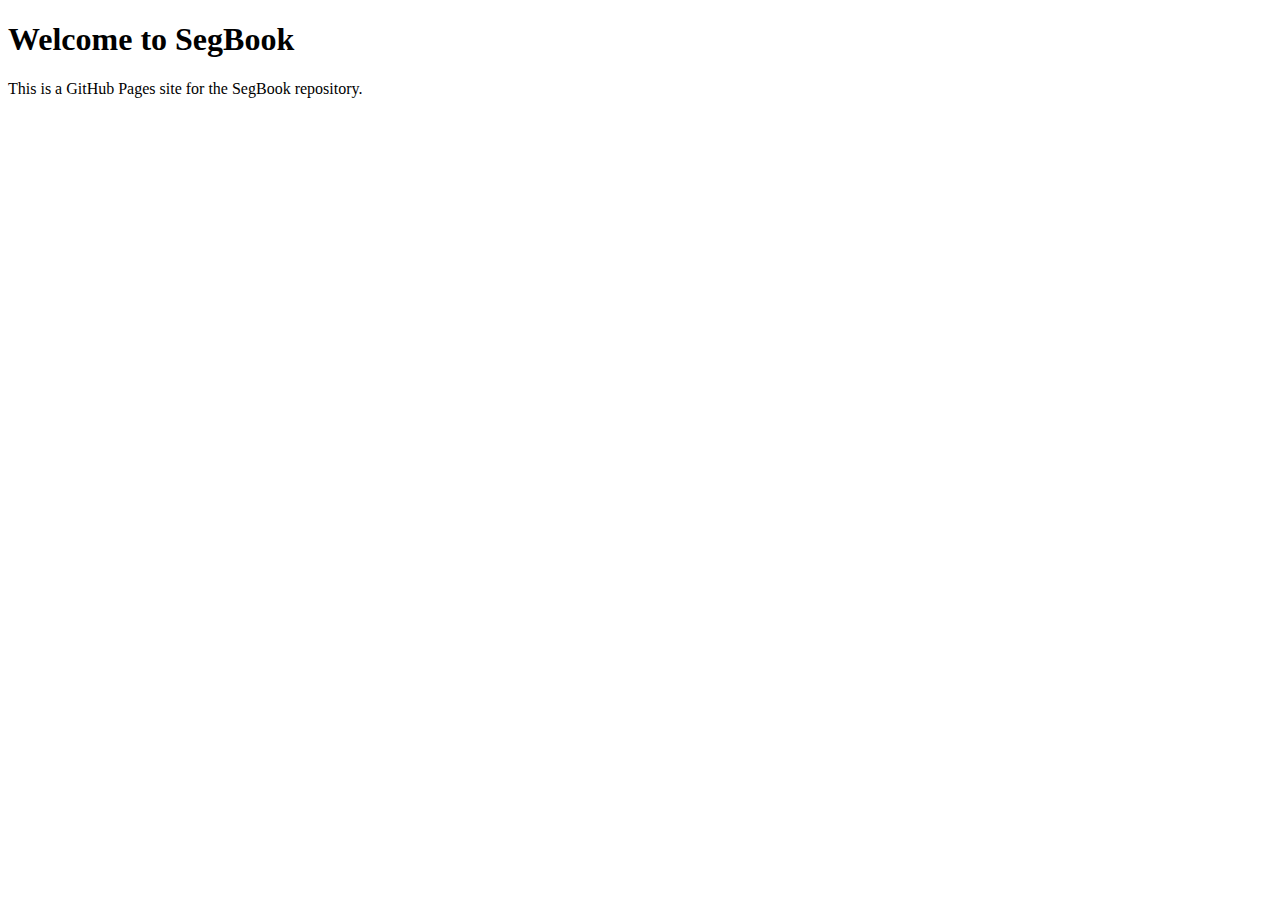
==== index.html @ d8c7f400 "Add index.html for GitHub Pages" ====
<!DOCTYPE html>
<html lang="en">
<head>
    <meta charset="UTF-8">
    <meta name="viewport" content="width=device-width, initial-scale=1.0">
    <title>SegBook</title>
</head>
<body>
    <h1>Welcome to SegBook</h1>
    <p>This is a GitHub Pages site for the SegBook repository.</p>
</body>
</html>
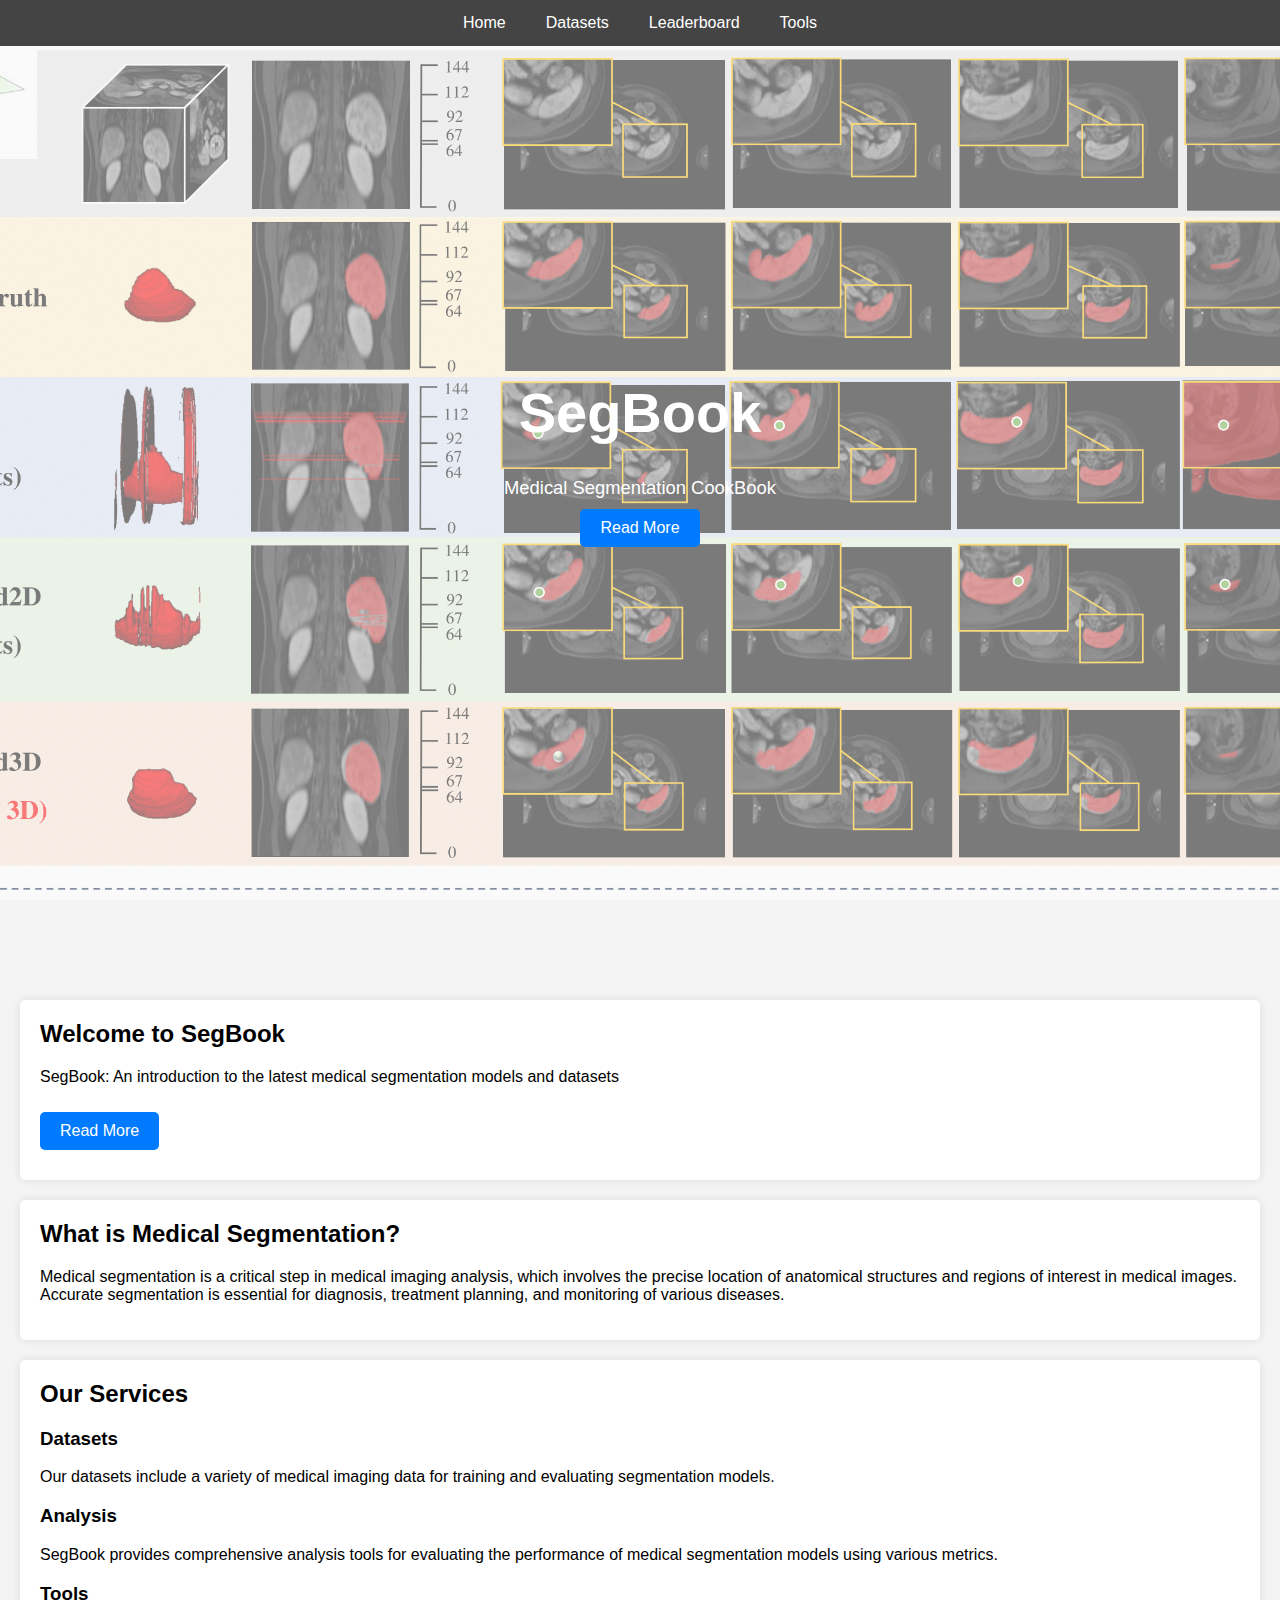
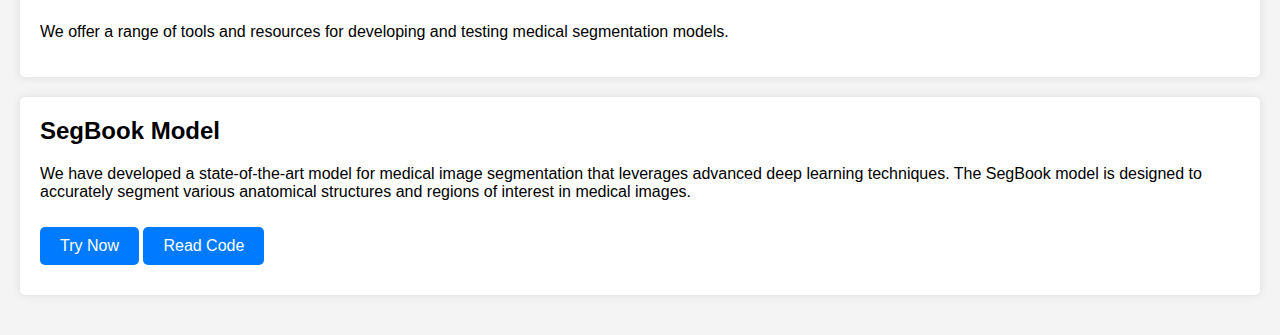
==== commit 16688a92: "change html" ====
--- a/index.html
+++ b/index.html
@@ -3,10 +3,147 @@
 <head>
     <meta charset="UTF-8">
     <meta name="viewport" content="width=device-width, initial-scale=1.0">
-    <title>SegBook</title>
+    <title>SegBook - Medical Segmentation CookBook</title>
+    <link rel="stylesheet" href="https://cdn.staticfile.org/font-awesome/4.7.0/css/font-awesome.css">
+    <style>
+        body {
+            font-family: Arial, sans-serif;
+            margin: 0;
+            padding: 0;
+            background-color: #f4f4f4;
+        }
+        header {
+            position: relative;
+            height: 100vh;
+            color: white;
+            text-align: center;
+        }
+        header::before {
+            content: "";
+            background: url('./static/image/motivation.png') no-repeat center center;
+            background-size: cover;
+            position: absolute;
+            top: 0;
+            left: 0;
+            width: 100%;
+            height: 100%;
+            opacity: 0.5; /* 调整透明度 */
+            z-index: -1;
+        }
+        .header-content {
+            display: table;
+            width: 100%;
+            height: 100%;
+        }
+        .header-content div {
+            display: table-cell;
+            vertical-align: middle;
+        }
+        .header-content h1 {
+            font-size: 56px;
+            margin-bottom: 32px;
+        }
+        .header-content p {
+            font-size: 18.4px;
+            max-width: 600px;
+            margin: 0 auto;
+        }
+        nav {
+            display: flex;
+            justify-content: center;
+            align-items: center;
+            background-color: #444;
+            position: fixed;
+            top: 0;
+            width: 100%;
+            z-index: 1000;
+        }
+        nav .logo {
+            margin-right: auto;
+            padding-left: 20px;
+        }
+        nav .logo i {
+            font-size: 24px;
+            color: white;
+        }
+        nav a {
+            color: white;
+            padding: 14px 20px;
+            text-decoration: none;
+            text-align: center;
+        }
+        nav a:hover {
+            background-color: #555;
+        }
+        .container {
+            padding: 20px;
+            padding-top: 80px; /* Offset for fixed navbar */
+        }
+        .section {
+            background-color: white;
+            margin: 20px 0;
+            padding: 20px;
+            border-radius: 5px;
+            box-shadow: 0 0 10px rgba(0,0,0,0.1);
+        }
+        .section h2 {
+            margin-top: 0;
+        }
+        .button {
+            display: inline-block;
+            padding: 10px 20px;
+            margin: 10px 0;
+            color: white;
+            background-color: #007bff;
+            text-decoration: none;
+            border-radius: 5px;
+        }
+        .button:hover {
+            background-color: #0056b3;
+        }
+    </style>
 </head>
 <body>
-    <h1>Welcome to SegBook</h1>
-    <p>This is a GitHub Pages site for the SegBook repository.</p>
+    <header>
+        <div class="header-content">
+            <div>
+                <h1>SegBook</h1>
+                <p>Medical Segmentation CookBook</p>
+                <a href="#" class="button">Read More</a>
+            </div>
+        </div>
+    </header>
+    <nav>
+        <a href="index.html">Home</a>
+        <a href="datasets.html">Datasets</a>
+        <a href="leaderboard.html">Leaderboard</a>
+        <a href="tools.html">Tools</a>
+    </nav>
+    <div class="container">
+        <div class="section">
+            <h2>Welcome to SegBook</h2>
+            <p>SegBook: An introduction to the latest medical segmentation models and datasets</p>
+            <a href="#" class="button">Read More</a>
+        </div>
+        <div class="section">
+            <h2>What is Medical Segmentation?</h2>
+            <p>Medical segmentation is a critical step in medical imaging analysis, which involves the precise location of anatomical structures and regions of interest in medical images. Accurate segmentation is essential for diagnosis, treatment planning, and monitoring of various diseases.</p>
+        </div>
+        <div class="section">
+            <h2>Our Services</h2>
+            <h3>Datasets</h3>
+            <p>Our datasets include a variety of medical imaging data for training and evaluating segmentation models.</p>
+            <h3>Analysis</h3>
+            <p>SegBook provides comprehensive analysis tools for evaluating the performance of medical segmentation models using various metrics.</p>
+            <h3>Tools</h3>
+            <p>We offer a range of tools and resources for developing and testing medical segmentation models.</p>
+        </div>
+        <div class="section">
+            <h2>SegBook Model</h2>
+            <p>We have developed a state-of-the-art model for medical image segmentation that leverages advanced deep learning techniques. The SegBook model is designed to accurately segment various anatomical structures and regions of interest in medical images.</p>
+            <a href="#" class="button">Try Now</a>
+            <a href="#" class="button">Read Code</a>
+        </div>
+    </div>
 </body>
 </html>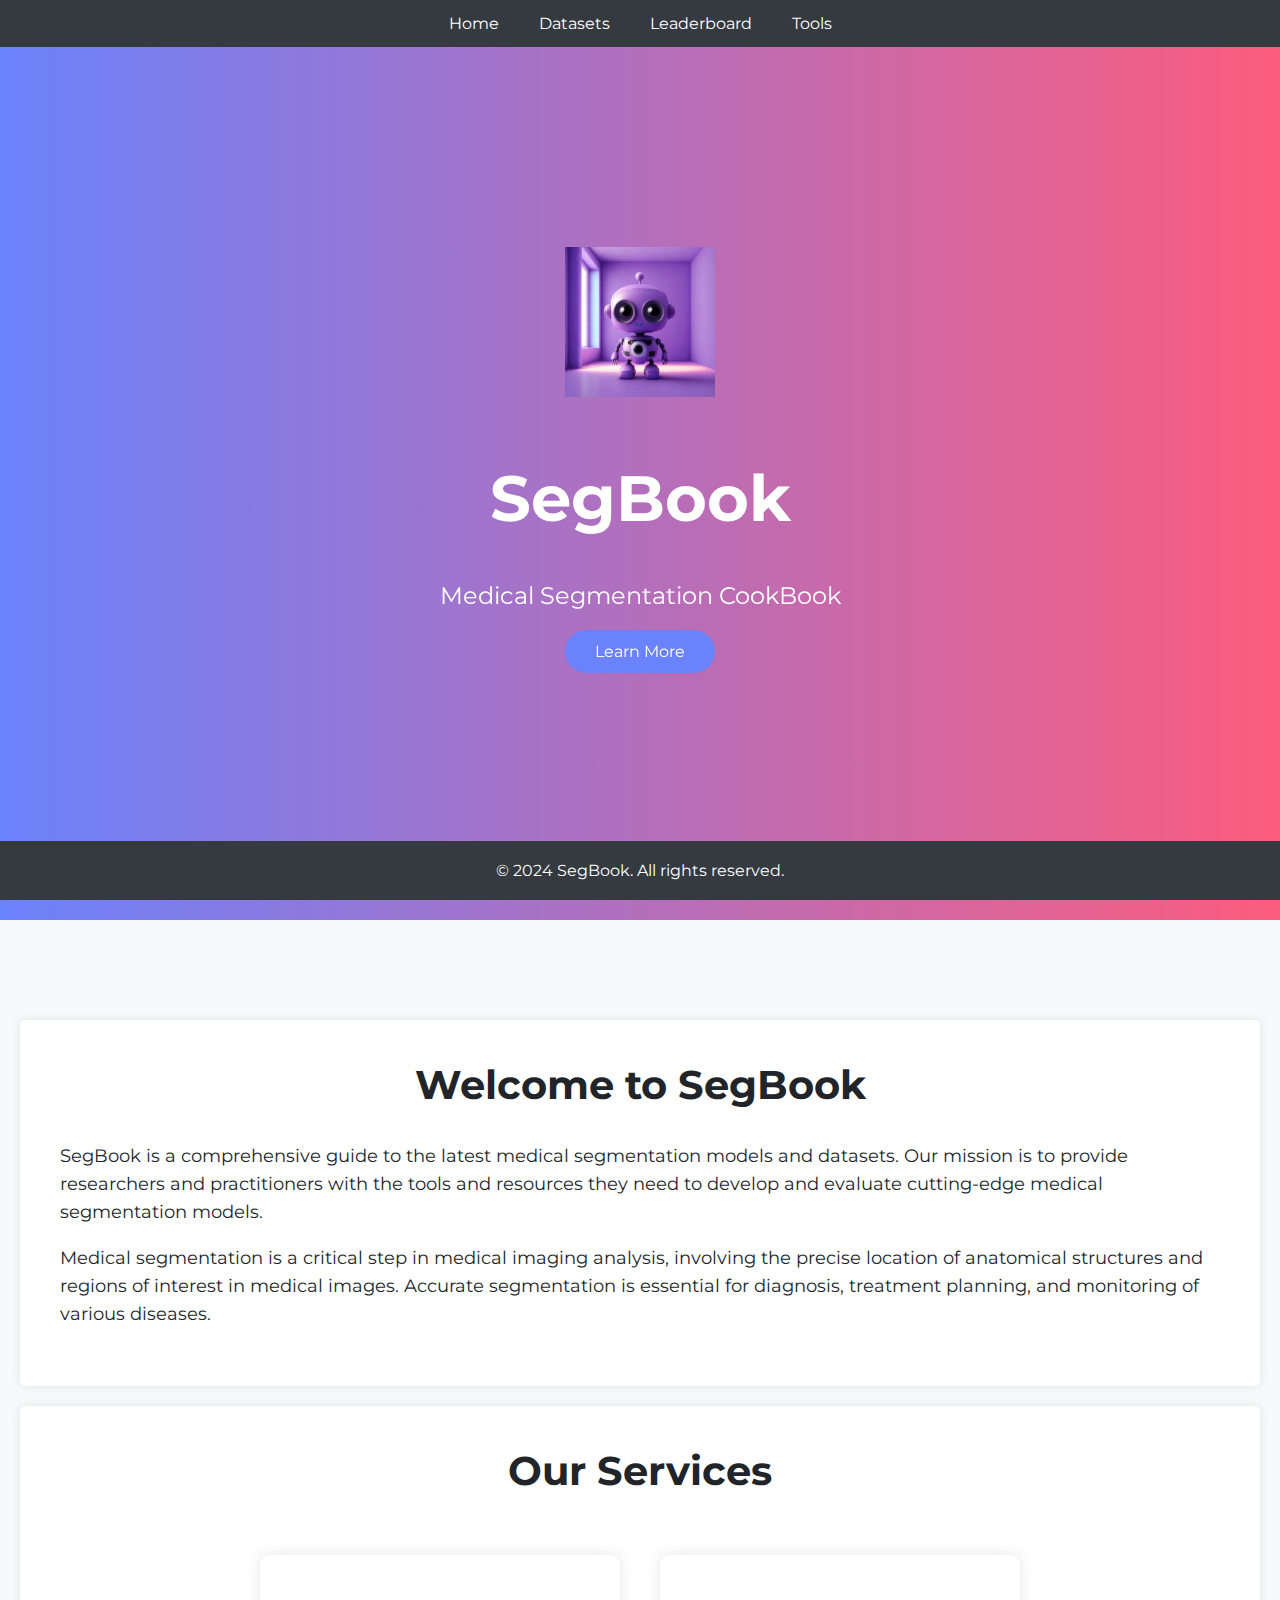
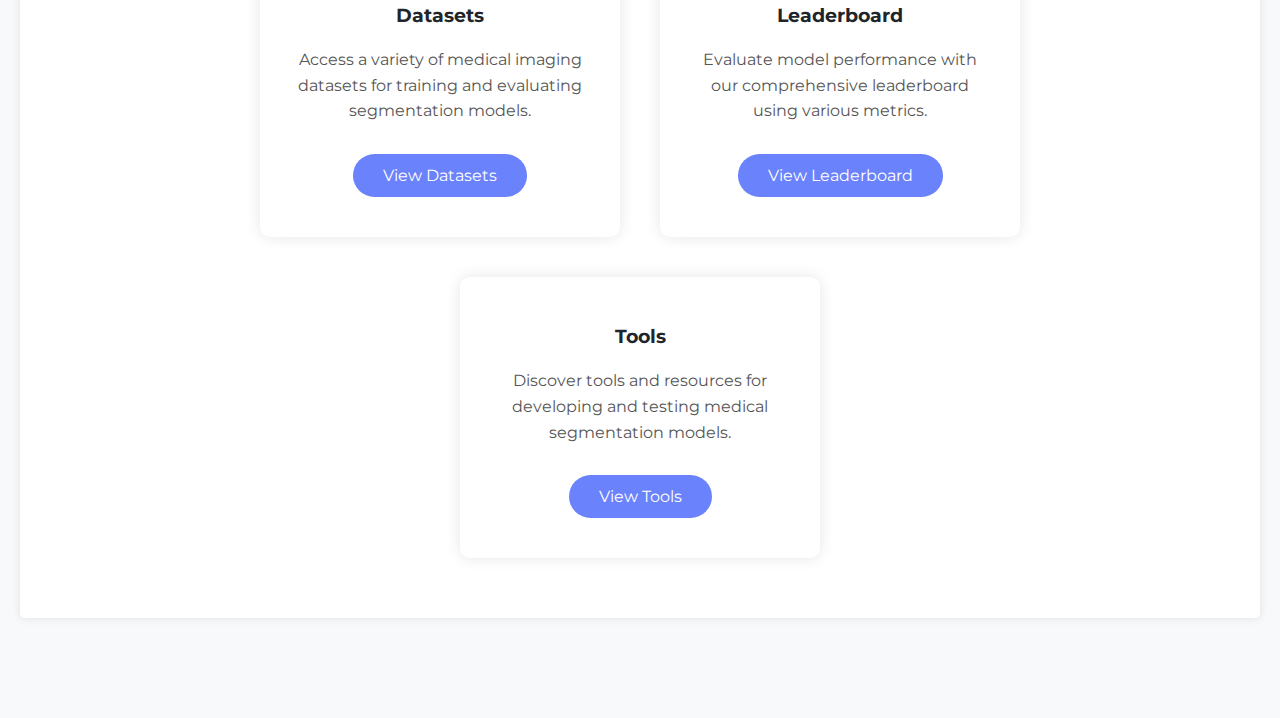
==== commit 802852c6: "change all files" ====
--- a/index.html
+++ b/index.html
@@ -1,116 +1,26 @@
+<!-- index.html -->
+
 <!DOCTYPE html>
 <html lang="en">
 <head>
     <meta charset="UTF-8">
     <meta name="viewport" content="width=device-width, initial-scale=1.0">
     <title>SegBook - Medical Segmentation CookBook</title>
+    <link rel="stylesheet" href="static/css/styles.css">
+    <link rel="preconnect" href="https://fonts.gstatic.com">
+    <!-- Google Fonts -->
+    <link href="https://fonts.googleapis.com/css2?family=Montserrat:wght@400;600&display=swap" rel="stylesheet">
+    <!-- Font Awesome Icons -->
     <link rel="stylesheet" href="https://cdn.staticfile.org/font-awesome/4.7.0/css/font-awesome.css">
-    <style>
-        body {
-            font-family: Arial, sans-serif;
-            margin: 0;
-            padding: 0;
-            background-color: #f4f4f4;
-        }
-        header {
-            position: relative;
-            height: 100vh;
-            color: white;
-            text-align: center;
-        }
-        header::before {
-            content: "";
-            background: url('./static/image/motivation.png') no-repeat center center;
-            background-size: cover;
-            position: absolute;
-            top: 0;
-            left: 0;
-            width: 100%;
-            height: 100%;
-            opacity: 0.5; /* 调整透明度 */
-            z-index: -1;
-        }
-        .header-content {
-            display: table;
-            width: 100%;
-            height: 100%;
-        }
-        .header-content div {
-            display: table-cell;
-            vertical-align: middle;
-        }
-        .header-content h1 {
-            font-size: 56px;
-            margin-bottom: 32px;
-        }
-        .header-content p {
-            font-size: 18.4px;
-            max-width: 600px;
-            margin: 0 auto;
-        }
-        nav {
-            display: flex;
-            justify-content: center;
-            align-items: center;
-            background-color: #444;
-            position: fixed;
-            top: 0;
-            width: 100%;
-            z-index: 1000;
-        }
-        nav .logo {
-            margin-right: auto;
-            padding-left: 20px;
-        }
-        nav .logo i {
-            font-size: 24px;
-            color: white;
-        }
-        nav a {
-            color: white;
-            padding: 14px 20px;
-            text-decoration: none;
-            text-align: center;
-        }
-        nav a:hover {
-            background-color: #555;
-        }
-        .container {
-            padding: 20px;
-            padding-top: 80px; /* Offset for fixed navbar */
-        }
-        .section {
-            background-color: white;
-            margin: 20px 0;
-            padding: 20px;
-            border-radius: 5px;
-            box-shadow: 0 0 10px rgba(0,0,0,0.1);
-        }
-        .section h2 {
-            margin-top: 0;
-        }
-        .button {
-            display: inline-block;
-            padding: 10px 20px;
-            margin: 10px 0;
-            color: white;
-            background-color: #007bff;
-            text-decoration: none;
-            border-radius: 5px;
-        }
-        .button:hover {
-            background-color: #0056b3;
-        }
-    </style>
 </head>
 <body>
-    <header>
+    <header class="homepage">
         <div class="header-content">
-            <div>
-                <h1>SegBook</h1>
-                <p>Medical Segmentation CookBook</p>
-                <a href="#" class="button">Read More</a>
-            </div>
+            <!-- Optional: If you have a logo -->
+            <img src="static/image/logo.png" alt="SegBook Logo" class="logo">
+            <h1>SegBook</h1>
+            <p>Medical Segmentation CookBook</p>
+            <a href="#about" class="button">Learn More</a>
         </div>
     </header>
     <nav>
@@ -120,30 +30,37 @@
         <a href="tools.html">Tools</a>
     </nav>
     <div class="container">
-        <div class="section">
+        <div class="section" id="about">
             <h2>Welcome to SegBook</h2>
-            <p>SegBook: An introduction to the latest medical segmentation models and datasets</p>
-            <a href="#" class="button">Read More</a>
-        </div>
-        <div class="section">
-            <h2>What is Medical Segmentation?</h2>
-            <p>Medical segmentation is a critical step in medical imaging analysis, which involves the precise location of anatomical structures and regions of interest in medical images. Accurate segmentation is essential for diagnosis, treatment planning, and monitoring of various diseases.</p>
+            <p>SegBook is a comprehensive guide to the latest medical segmentation models and datasets. Our mission is to provide researchers and practitioners with the tools and resources they need to develop and evaluate cutting-edge medical segmentation models.</p>
+            <p>Medical segmentation is a critical step in medical imaging analysis, involving the precise location of anatomical structures and regions of interest in medical images. Accurate segmentation is essential for diagnosis, treatment planning, and monitoring of various diseases.</p>
         </div>
         <div class="section">
             <h2>Our Services</h2>
-            <h3>Datasets</h3>
-            <p>Our datasets include a variety of medical imaging data for training and evaluating segmentation models.</p>
-            <h3>Analysis</h3>
-            <p>SegBook provides comprehensive analysis tools for evaluating the performance of medical segmentation models using various metrics.</p>
-            <h3>Tools</h3>
-            <p>We offer a range of tools and resources for developing and testing medical segmentation models.</p>
-        </div>
-        <div class="section">
-            <h2>SegBook Model</h2>
-            <p>We have developed a state-of-the-art model for medical image segmentation that leverages advanced deep learning techniques. The SegBook model is designed to accurately segment various anatomical structures and regions of interest in medical images.</p>
-            <a href="#" class="button">Try Now</a>
-            <a href="#" class="button">Read Code</a>
+            <div class="services">
+                <div class="service-item">
+                    <i class="fa fa-database fa-3x" aria-hidden="true"></i>
+                    <h3>Datasets</h3>
+                    <p>Access a variety of medical imaging datasets for training and evaluating segmentation models.</p>
+                    <a href="datasets.html" class="button">View Datasets</a>
+                </div>
+                <div class="service-item">
+                    <i class="fa fa-trophy fa-3x" aria-hidden="true"></i>
+                    <h3>Leaderboard</h3>
+                    <p>Evaluate model performance with our comprehensive leaderboard using various metrics.</p>
+                    <a href="leaderboard.html" class="button">View Leaderboard</a>
+                </div>
+                <div class="service-item">
+                    <i class="fa fa-wrench fa-3x" aria-hidden="true"></i>
+                    <h3>Tools</h3>
+                    <p>Discover tools and resources for developing and testing medical segmentation models.</p>
+                    <a href="tools.html" class="button">View Tools</a>
+                </div>
+            </div>
         </div>
     </div>
+    <footer>
+        <p>&copy; 2024 SegBook. All rights reserved.</p>
+    </footer>
 </body>
-</html>+</html>
--- a/static/css/styles.css
+++ b/static/css/styles.css
@@ -0,0 +1,355 @@
+/* static/css/styles.css */
+
+/* Color Variables */
+:root {
+    --primary-color: #6A82FB; /* Start color of the gradient */
+    --secondary-color: #FC5C7D; /* End color of the gradient */
+    --background-color: #f8f9fa;
+    --text-color: #212529;
+    --header-background: #ffffff;
+    --nav-background: #343a40;
+    --button-background: #6A82FB;
+    --button-hover: #FC5C7D;
+}
+
+/* General Styles */
+body {
+    font-family: 'Montserrat', sans-serif;
+    color: var(--text-color);
+    background-color: var(--background-color);
+    margin: 0;
+    padding: 0;
+    min-height: 100vh;
+    position: relative;
+}
+
+header {
+    background-color: var(--header-background);
+    color: var(--text-color);
+    padding: 10px 0;
+    text-align: center;
+    position: relative;
+}
+
+nav {
+    display: flex;
+    justify-content: center;
+    background-color: var(--nav-background);
+    position: fixed;
+    top: 0;
+    width: 100%;
+    z-index: 1000;
+}
+
+nav a {
+    color: white;
+    padding: 14px 20px;
+    text-decoration: none;
+    text-align: center;
+    transition: background-color 0.3s;
+}
+
+nav a:hover {
+    background-color: #6c757d;
+}
+
+.container {
+    padding: 20px;
+    padding-top: 80px; /* Offset for fixed navbar */
+}
+
+.section {
+    background-color: white;
+    margin: 20px auto;
+    padding: 40px;
+    border-radius: 5px;
+    max-width: 1200px;
+    box-shadow: 0 0 10px rgba(0,0,0,0.1);
+}
+
+.section h2 {
+    margin-top: 0;
+    text-align: center;
+    font-size: 2.5em;
+}
+
+.section p {
+    font-size: 1.1em;
+    line-height: 1.6;
+}
+
+.button {
+    display: inline-block;
+    padding: 12px 30px;
+    margin: 10px 0;
+    color: white;
+    background-color: var(--button-background);
+    text-decoration: none;
+    border-radius: 50px;
+    transition: background-color 0.3s, transform 0.3s;
+    font-size: 1em;
+    width: auto;
+    text-align: center;
+}
+
+.button:hover {
+    background-color: var(--button-hover);
+    transform: translateY(-2px);
+}
+
+/* Header Styles for Home Page */
+header.homepage {
+    position: relative;
+    height: 100vh;
+    color: white;
+    text-align: center;
+    /* Gradient background */
+    background: #FC5C7D;
+    background: -webkit-linear-gradient(to right, var(--primary-color), var(--secondary-color));
+    background: linear-gradient(to right, var(--primary-color), var(--secondary-color));
+}
+
+header.homepage::before {
+    content: "";
+    /* Remove background image */
+    /* background: url('../image/main.webp') no-repeat center center; */
+    /* background-size: cover; */
+    /* Optional: If you want to overlay a semi-transparent image */
+    /* Uncomment and adjust the following lines if needed */
+    /*
+    background: rgba(0, 0, 0, 0.5);
+    position: absolute;
+    top: 0;
+    left: 0;
+    width: 100%;
+    height: 100%;
+    z-index: -1;
+    */
+}
+
+/* Adjust header content to be above the gradient */
+.header-content {
+    position: relative;
+    z-index: 1;
+    display: flex;
+    flex-direction: column;
+    align-items: center;
+    justify-content: center;
+    height: 100%;
+    text-align: center;
+    padding: 0 20px;
+}
+
+.header-content h1 {
+    font-size: 4em;
+    margin-bottom: 20px;
+    color: white;
+}
+
+.header-content p {
+    font-size: 1.5em;
+    max-width: 800px;
+    margin-bottom: 20px;
+    color: white;
+}
+
+.header-content .button {
+    margin: 0 auto;
+}
+
+.header-content .logo {
+    max-width: 150px;
+    margin-bottom: 20px;
+}
+
+/* Our Services */
+.services {
+    display: flex;
+    flex-wrap: wrap;
+    justify-content: center;
+    margin-top: 40px;
+}
+
+.service-item {
+    flex: 1 1 300px;
+    max-width: 300px;
+    margin: 20px;
+    text-align: center;
+    background-color: white;
+    padding: 30px;
+    border-radius: 10px;
+    box-shadow: 0 0 15px rgba(0,0,0,0.1);
+}
+
+.service-item i {
+    color: var(--primary-color);
+    margin-bottom: 20px;
+}
+
+.service-item h3 {
+    margin-bottom: 20px;
+}
+
+.service-item p {
+    font-size: 1em;
+    color: #555;
+    margin-bottom: 20px;
+}
+
+/* Datasets Grid */
+.datasets-grid {
+    display: grid;
+    grid-template-columns: repeat(auto-fill, minmax(250px, 1fr));
+    grid-gap: 20px;
+}
+
+.dataset-box {
+    background-color: white;
+    padding: 20px;
+    border-radius: 5px;
+    box-shadow: 0 0 10px rgba(0,0,0,0.1);
+    text-align: center;
+}
+
+.dataset-box h3 {
+    margin-top: 0;
+}
+
+.dataset-box p {
+    font-size: 14px;
+    color: #555;
+}
+
+.dataset-box a {
+    display: inline-block;
+    margin-top: 10px;
+    color: var(--primary-color);
+    text-decoration: none;
+}
+
+.dataset-box a:hover {
+    text-decoration: underline;
+}
+
+/* Search Box */
+.search-container {
+    text-align: center;
+    margin-bottom: 20px;
+}
+
+.search-container input[type="text"] {
+    width: 80%;
+    max-width: 500px;
+    padding: 10px;
+    border-radius: 50px;
+    border: 1px solid #ccc;
+    font-size: 1em;
+}
+
+/* Leaderboard */
+.leaderboard-menu {
+    display: flex;
+    justify-content: center;
+    margin-bottom: 20px;
+    flex-wrap: wrap;
+}
+
+.leaderboard-menu button {
+    background-color: var(--button-background);
+    color: white;
+    padding: 10px 20px;
+    margin: 5px;
+    border: none;
+    border-radius: 50px;
+    cursor: pointer;
+    transition: background-color 0.3s;
+}
+
+.leaderboard-menu button:hover {
+    background-color: var(--button-hover);
+}
+
+.leaderboard-menu button.active {
+    background-color: var(--button-hover);
+}
+
+.table-container {
+    max-height: 600px;
+    overflow-y: auto;
+    overflow-x: auto;
+}
+
+table {
+    width: 100%;
+    border-collapse: collapse;
+    margin: 20px 0;
+    background-color: white;
+    box-shadow: 0 0 10px rgba(0,0,0,0.1);
+}
+
+th, td {
+    padding: 12px;
+    border: 1px solid #ddd;
+    text-align: center;
+}
+
+th {
+    background-color: #f8f9fa;
+    position: sticky;
+    top: 0;
+    z-index: 10;
+}
+
+tr:hover {
+    background-color: #f1f1f1;
+}
+
+/* Tools Page */
+.tools-list {
+    display: flex;
+    flex-wrap: wrap;
+    justify-content: center;
+}
+
+.tool-item {
+    background-color: white;
+    width: calc(50% - 40px);
+    margin: 20px;
+    padding: 30px;
+    border-radius: 10px;
+    box-shadow: 0 0 15px rgba(0,0,0,0.1);
+    text-align: center;
+}
+
+.tool-item h3 {
+    margin-top: 0;
+}
+
+.tool-item p {
+    font-size: 1em;
+    color: #555;
+}
+
+.tool-item .button {
+    margin-top: 20px;
+}
+
+/* Footer */
+footer {
+    background-color: var(--nav-background);
+    color: white;
+    text-align: center;
+    padding: 20px 0;
+    position: fixed;
+    bottom: 0;
+    width: 100%;
+}
+
+footer p {
+    margin: 0;
+}
+
+/* Adjust container to account for fixed footer */
+.container {
+    padding-bottom: 80px; /* Height of the footer */
+}
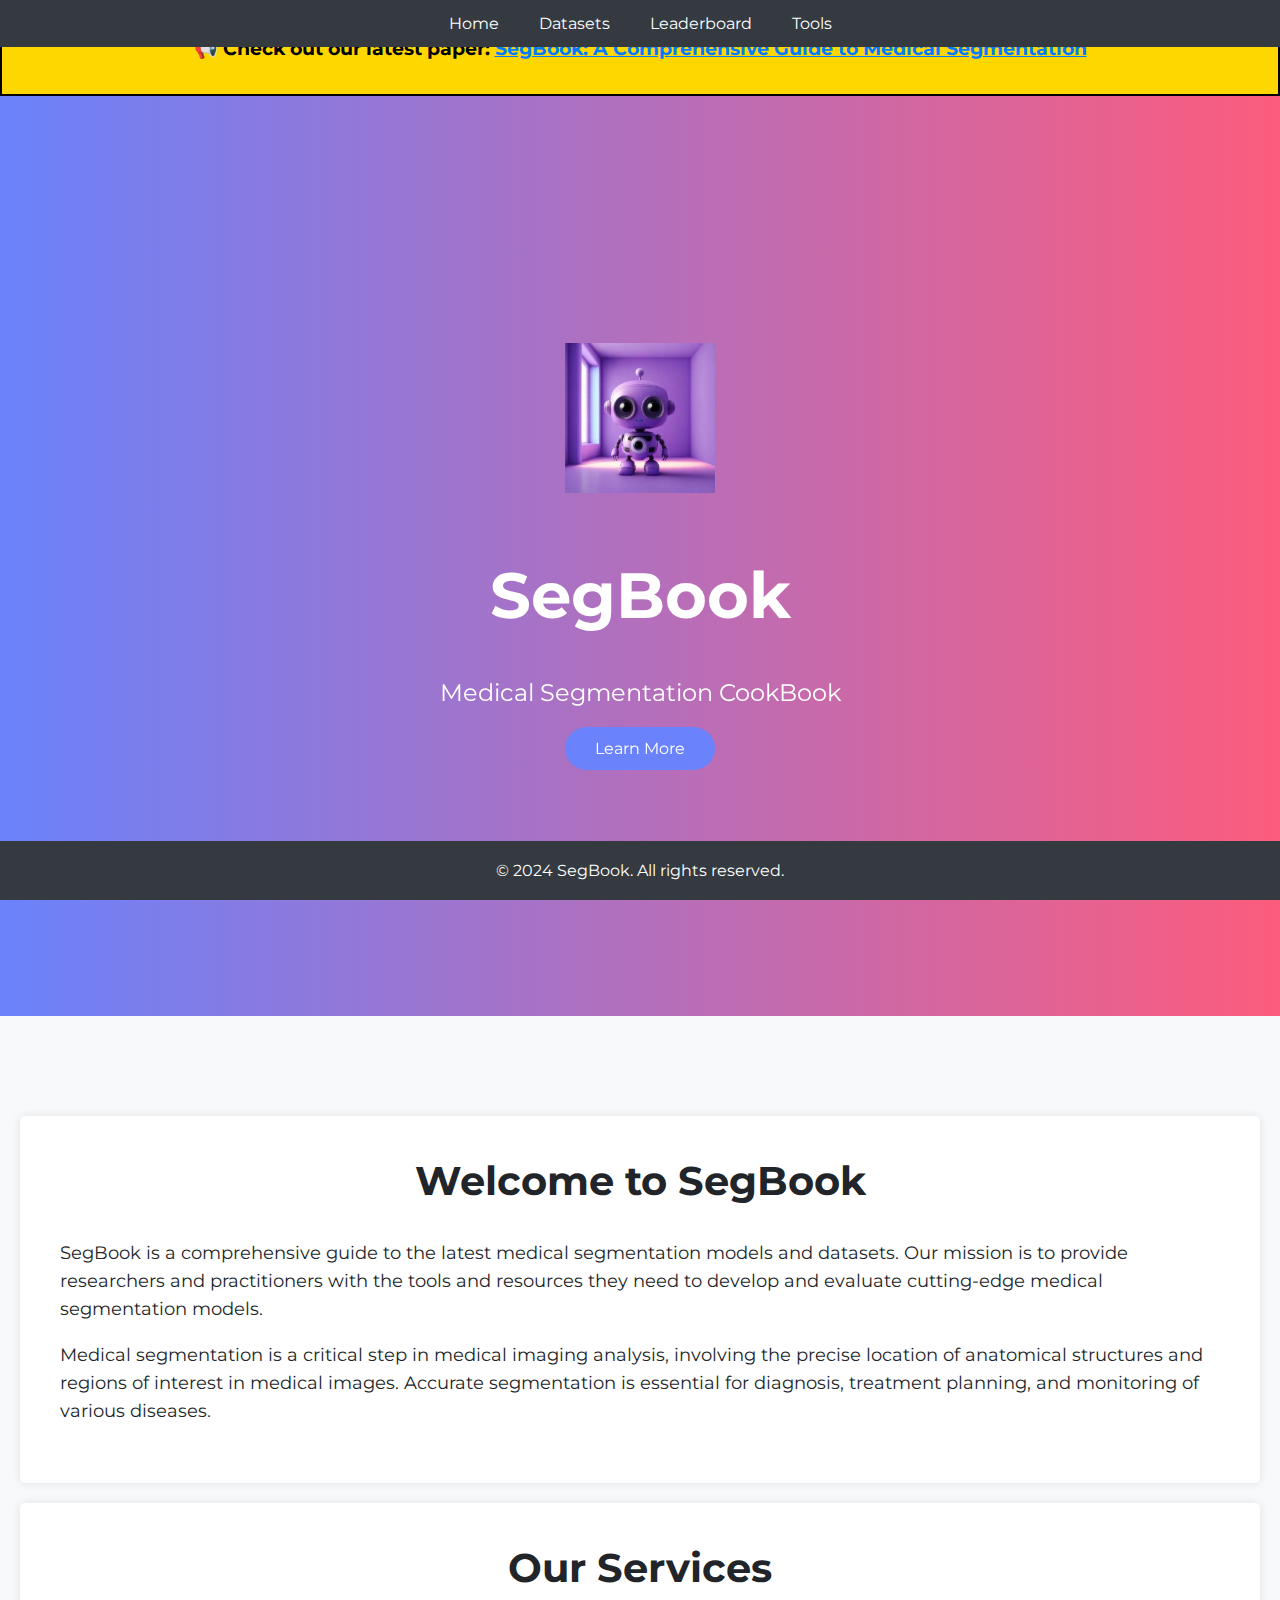
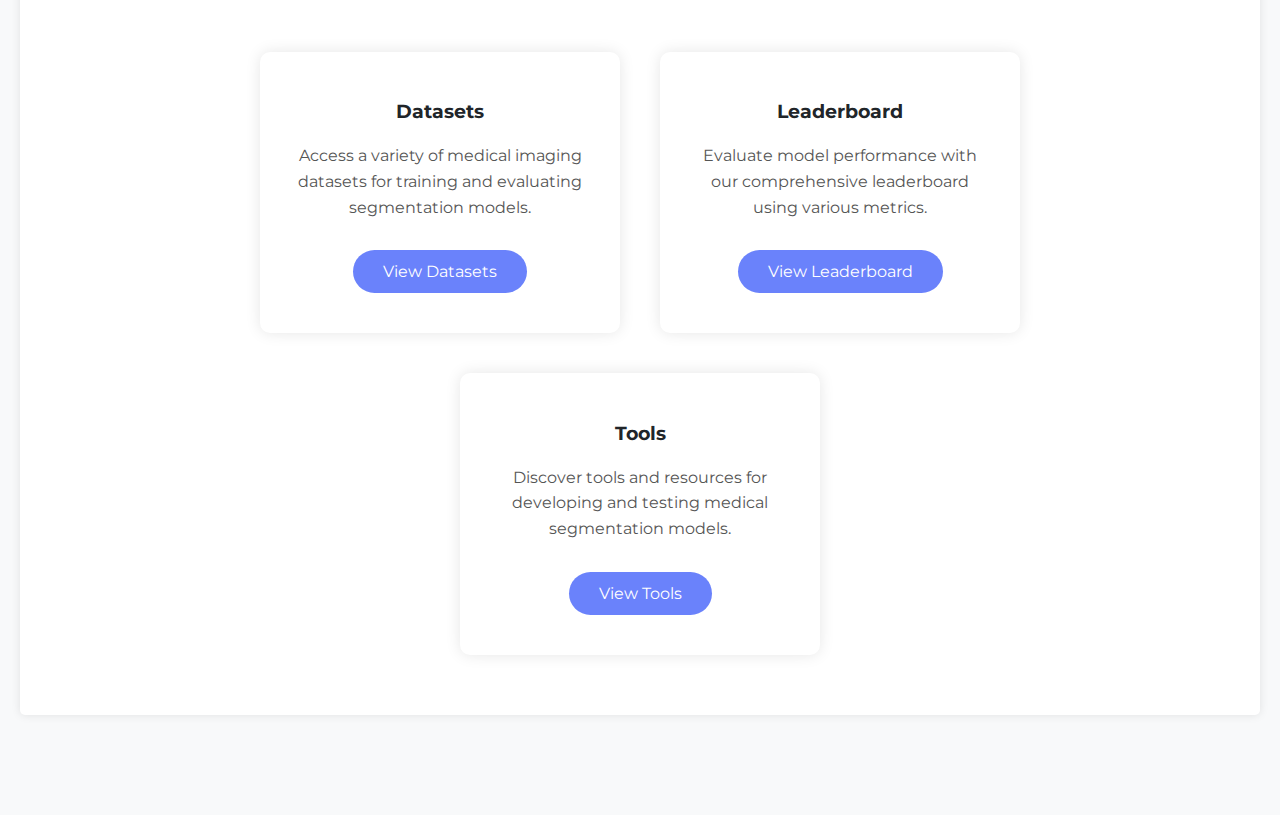
==== commit b2b7bd65: "add paper link" ====
--- a/index.html
+++ b/index.html
@@ -1,5 +1,3 @@
-<!-- index.html -->
-
 <!DOCTYPE html>
 <html lang="en">
 <head>
@@ -14,6 +12,10 @@
     <link rel="stylesheet" href="https://cdn.staticfile.org/font-awesome/4.7.0/css/font-awesome.css">
 </head>
 <body>
+    <!-- Announcement Banner -->
+    <div class="announcement" style="background-color: #FFD700; color: #000; padding: 15px; text-align: center; font-size: 1.2em; font-weight: bold; border: 2px solid #000;">
+        <p>📢 Check out our latest paper: <a href="https://arxiv.org/pdf/2411.14525" target="_blank" style="color: #007BFF; text-decoration: underline; font-weight: bold;">SegBook: A Comprehensive Guide to Medical Segmentation</a></p>
+    </div>
     <header class="homepage">
         <div class="header-content">
             <!-- Optional: If you have a logo -->
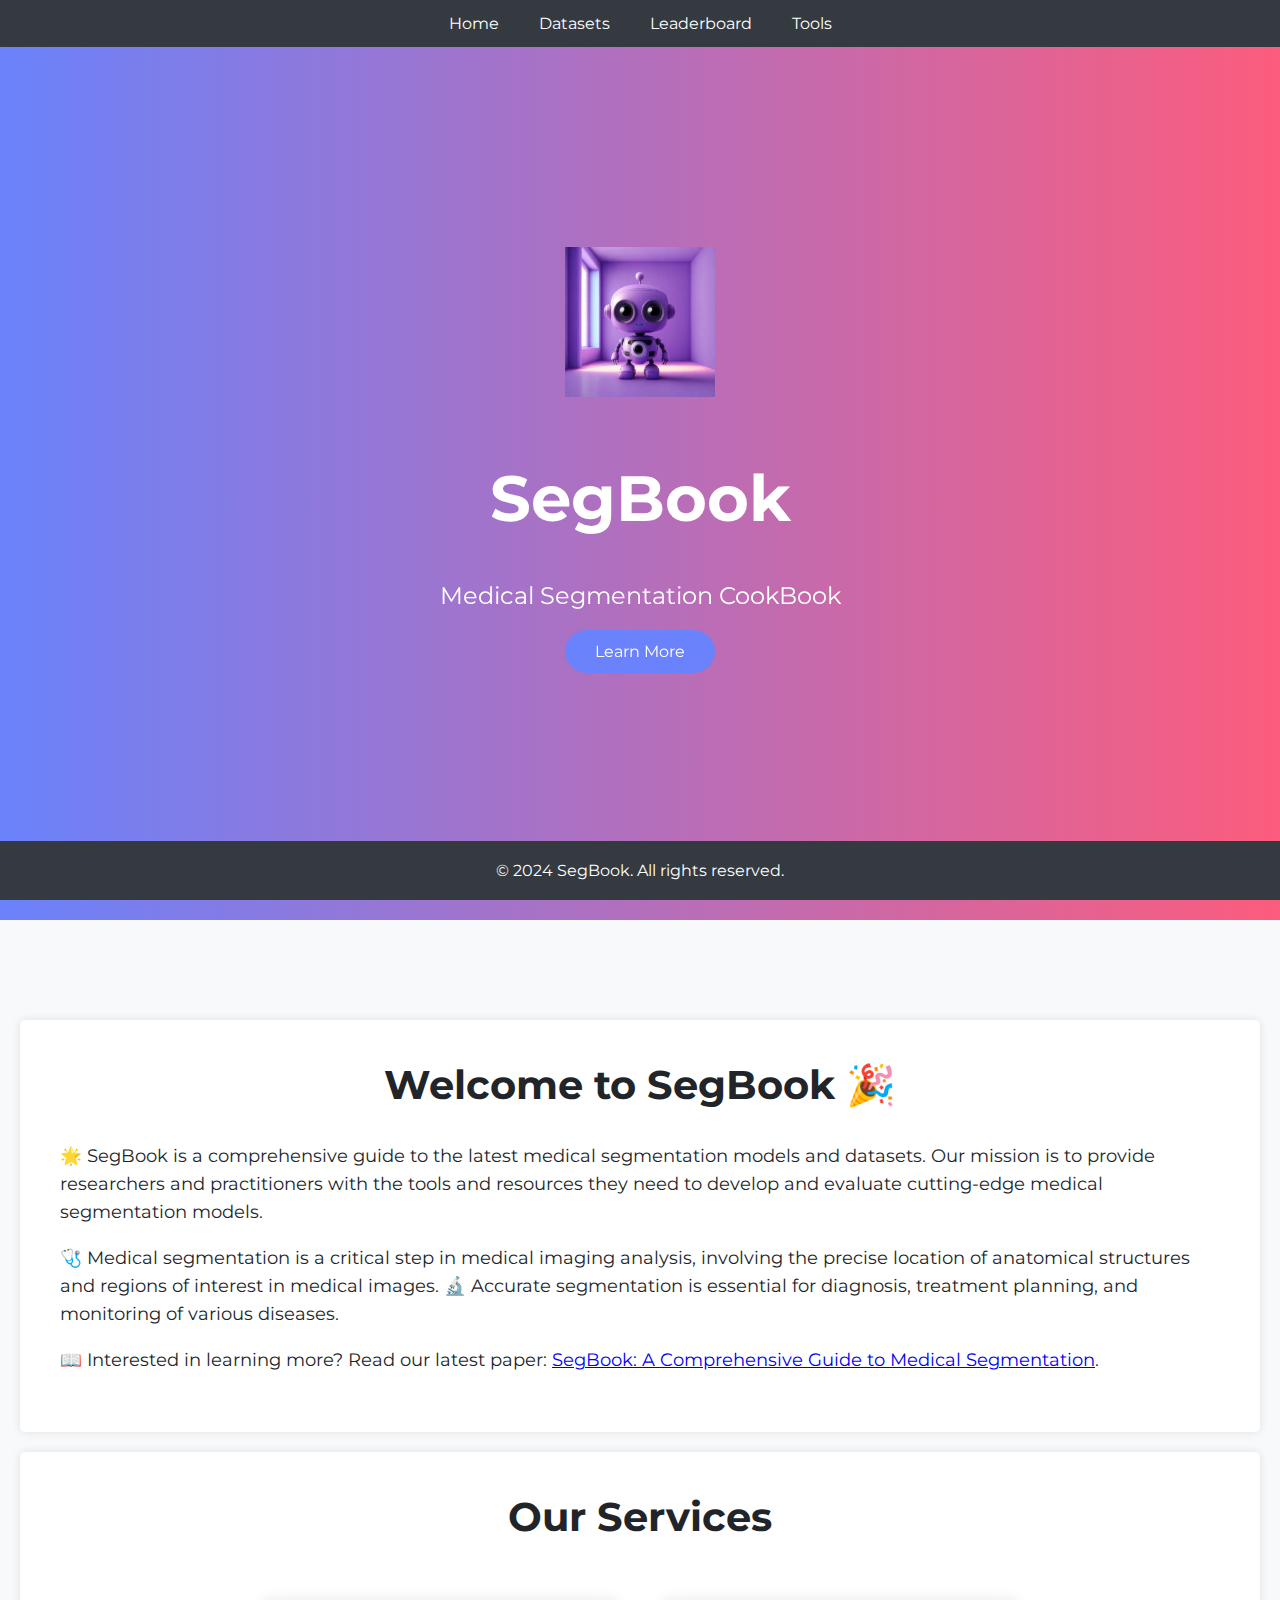
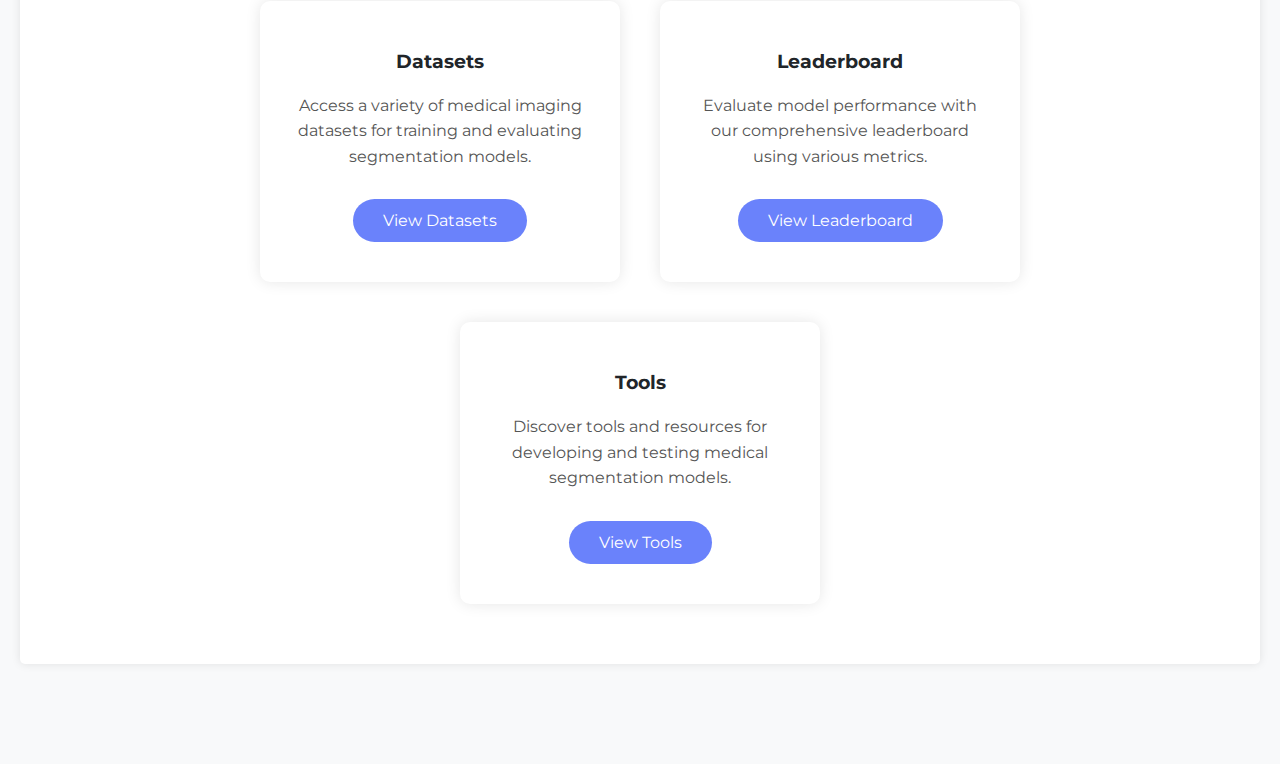
==== commit 5deb6506: "add paper link" ====
--- a/index.html
+++ b/index.html
@@ -1,3 +1,5 @@
+<!-- index.html -->
+
 <!DOCTYPE html>
 <html lang="en">
 <head>
@@ -12,10 +14,6 @@
     <link rel="stylesheet" href="https://cdn.staticfile.org/font-awesome/4.7.0/css/font-awesome.css">
 </head>
 <body>
-    <!-- Announcement Banner -->
-    <div class="announcement" style="background-color: #FFD700; color: #000; padding: 15px; text-align: center; font-size: 1.2em; font-weight: bold; border: 2px solid #000;">
-        <p>📢 Check out our latest paper: <a href="https://arxiv.org/pdf/2411.14525" target="_blank" style="color: #007BFF; text-decoration: underline; font-weight: bold;">SegBook: A Comprehensive Guide to Medical Segmentation</a></p>
-    </div>
     <header class="homepage">
         <div class="header-content">
             <!-- Optional: If you have a logo -->
@@ -33,9 +31,10 @@
     </nav>
     <div class="container">
         <div class="section" id="about">
-            <h2>Welcome to SegBook</h2>
-            <p>SegBook is a comprehensive guide to the latest medical segmentation models and datasets. Our mission is to provide researchers and practitioners with the tools and resources they need to develop and evaluate cutting-edge medical segmentation models.</p>
-            <p>Medical segmentation is a critical step in medical imaging analysis, involving the precise location of anatomical structures and regions of interest in medical images. Accurate segmentation is essential for diagnosis, treatment planning, and monitoring of various diseases.</p>
+            <h2>Welcome to SegBook 🎉</h2>
+<p>🌟 SegBook is a comprehensive guide to the latest medical segmentation models and datasets. Our mission is to provide researchers and practitioners with the tools and resources they need to develop and evaluate cutting-edge medical segmentation models.</p>
+<p>🩺 Medical segmentation is a critical step in medical imaging analysis, involving the precise location of anatomical structures and regions of interest in medical images. 🔬 Accurate segmentation is essential for diagnosis, treatment planning, and monitoring of various diseases.</p>
+<p>📖 Interested in learning more? Read our latest paper: <a href="https://arxiv.org/pdf/2411.14525" target="_blank" class="highlight-link">SegBook: A Comprehensive Guide to Medical Segmentation</a>.</p>
         </div>
         <div class="section">
             <h2>Our Services</h2>
